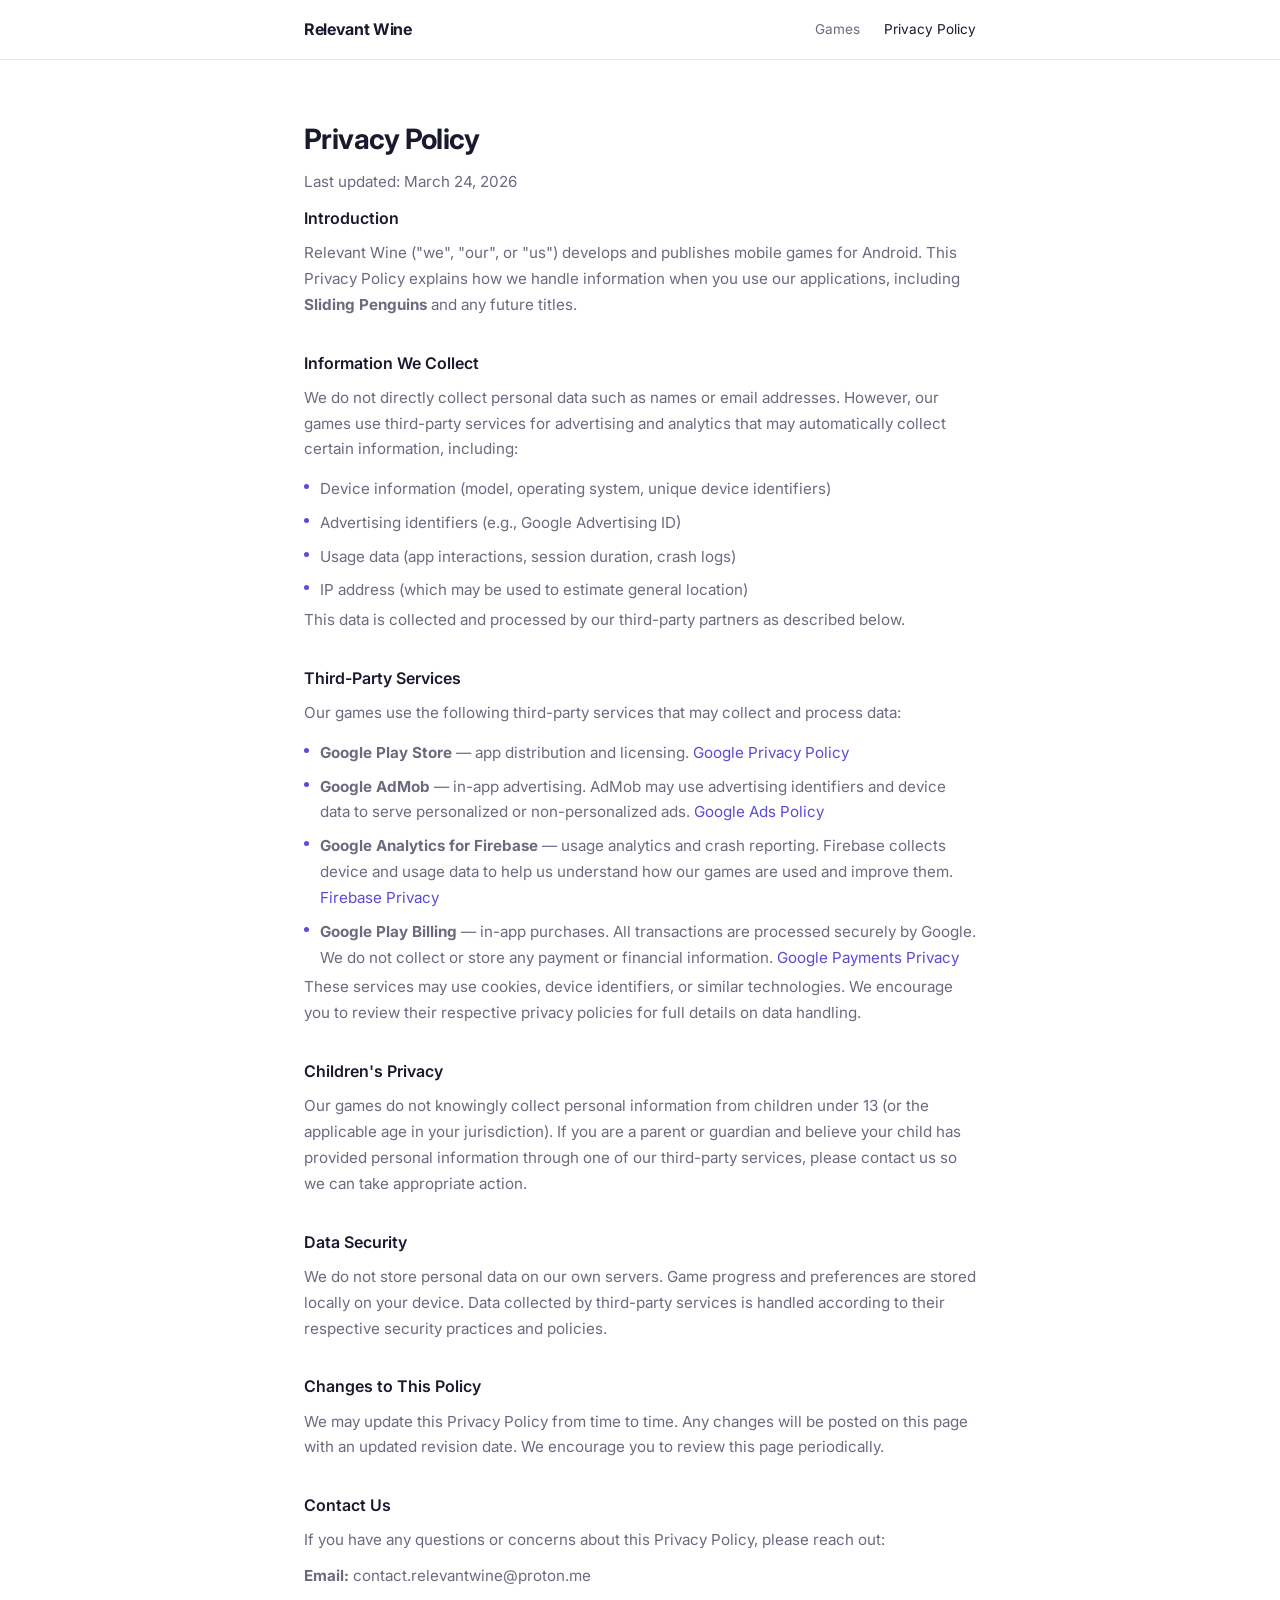
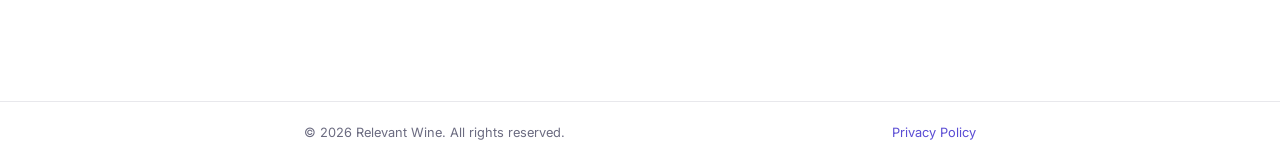
==== privacy-policy.html @ 414e243a "First commit" ====
<!DOCTYPE html>
<html lang="en">
<head>
    <meta charset="UTF-8">
    <meta name="viewport" content="width=device-width, initial-scale=1.0">
    <title>Privacy Policy — Relevant Wine</title>
    <link rel="preconnect" href="https://fonts.googleapis.com">
    <link rel="preconnect" href="https://fonts.gstatic.com" crossorigin>
    <link href="https://fonts.googleapis.com/css2?family=Inter:wght@300;400;600;700&display=swap" rel="stylesheet">
    <link rel="stylesheet" href="style.css">
</head>
<body>
    <nav>
        <div class="nav-inner">
            <a href="/" class="logo">Relevant Wine</a>
            <div class="nav-links">
                <a href="/#games">Games</a>
                <a href="privacy-policy.html" class="active">Privacy Policy</a>
            </div>
        </div>
    </nav>

    <main class="policy">
        <h1>Privacy Policy</h1>
        <p class="last-updated">Last updated: March 24, 2026</p>

        <section>
            <h2>Introduction</h2>
            <p>Relevant Wine ("we", "our", or "us") develops and publishes mobile games for Android. This Privacy Policy explains how we handle information when you use our applications, including <strong>Sliding Penguins</strong> and any future titles.</p>
        </section>

        <section>
            <h2>Information We Collect</h2>
            <p>We do not directly collect personal data such as names or email addresses. However, our games use third-party services for advertising and analytics that may automatically collect certain information, including:</p>
            <ul>
                <li>Device information (model, operating system, unique device identifiers)</li>
                <li>Advertising identifiers (e.g., Google Advertising ID)</li>
                <li>Usage data (app interactions, session duration, crash logs)</li>
                <li>IP address (which may be used to estimate general location)</li>
            </ul>
            <p>This data is collected and processed by our third-party partners as described below.</p>
        </section>

        <section>
            <h2>Third-Party Services</h2>
            <p>Our games use the following third-party services that may collect and process data:</p>
            <ul>
                <li><strong>Google Play Store</strong> — app distribution and licensing. <a href="https://policies.google.com/privacy" target="_blank" rel="noopener">Google Privacy Policy</a></li>
                <li><strong>Google AdMob</strong> — in-app advertising. AdMob may use advertising identifiers and device data to serve personalized or non-personalized ads. <a href="https://policies.google.com/technologies/ads" target="_blank" rel="noopener">Google Ads Policy</a></li>
                <li><strong>Google Analytics for Firebase</strong> — usage analytics and crash reporting. Firebase collects device and usage data to help us understand how our games are used and improve them. <a href="https://firebase.google.com/support/privacy" target="_blank" rel="noopener">Firebase Privacy</a></li>
                <li><strong>Google Play Billing</strong> — in-app purchases. All transactions are processed securely by Google. We do not collect or store any payment or financial information. <a href="https://payments.google.com/payments/apis-secure/get_legal_document?ldo=0&ldt=privacynotice" target="_blank" rel="noopener">Google Payments Privacy</a></li>
            </ul>
            <p>These services may use cookies, device identifiers, or similar technologies. We encourage you to review their respective privacy policies for full details on data handling.</p>
        </section>

        <section>
            <h2>Children's Privacy</h2>
            <p>Our games do not knowingly collect personal information from children under 13 (or the applicable age in your jurisdiction). If you are a parent or guardian and believe your child has provided personal information through one of our third-party services, please contact us so we can take appropriate action.</p>
        </section>

        <section>
            <h2>Data Security</h2>
            <p>We do not store personal data on our own servers. Game progress and preferences are stored locally on your device. Data collected by third-party services is handled according to their respective security practices and policies.</p>
        </section>

        <section>
            <h2>Changes to This Policy</h2>
            <p>We may update this Privacy Policy from time to time. Any changes will be posted on this page with an updated revision date. We encourage you to review this page periodically.</p>
        </section>

        <section>
            <h2>Contact Us</h2>
            <p>If you have any questions or concerns about this Privacy Policy, please reach out:</p>
            <p><strong>Email:</strong> contact.relevantwine@proton.me</p>
        </section>
    </main>

    <footer>
        <div class="footer-inner">
            <p>&copy; 2026 Relevant Wine. All rights reserved.</p>
            <a href="privacy-policy.html">Privacy Policy</a>
        </div>
    </footer>
</body>
</html>
---- style.css ----
/* === Reset & Base === */
*, *::before, *::after {
    margin: 0;
    padding: 0;
    box-sizing: border-box;
}

:root {
    --bg: #ffffff;
    --surface: #f8f8fa;
    --border: #e8e8ec;
    --text: #1a1a2e;
    --text-muted: #6b6b80;
    --accent: #5a4cd4;
    --accent-soft: #5a4cd412;
    --radius: 10px;
}

html {
    scroll-behavior: smooth;
}

body {
    font-family: 'Inter', system-ui, -apple-system, sans-serif;
    background: var(--bg);
    color: var(--text);
    line-height: 1.7;
    min-height: 100vh;
    display: flex;
    flex-direction: column;
}

a {
    color: var(--accent);
    text-decoration: none;
    transition: opacity 0.2s;
}

a:hover {
    opacity: 0.7;
}

/* === Nav === */
nav {
    position: sticky;
    top: 0;
    z-index: 100;
    background: rgba(255, 255, 255, 0.9);
    border-bottom: 1px solid var(--border);
    backdrop-filter: blur(12px);
    -webkit-backdrop-filter: blur(12px);
}

.nav-inner {
    max-width: 720px;
    margin: 0 auto;
    padding: 1rem 1.5rem;
    display: flex;
    justify-content: space-between;
    align-items: center;
}

.logo {
    font-weight: 700;
    font-size: 1rem;
    color: var(--text);
    letter-spacing: -0.02em;
}

.nav-links {
    display: flex;
    gap: 1.5rem;
}

.nav-links a {
    color: var(--text-muted);
    font-size: 0.85rem;
    font-weight: 400;
}

.nav-links a:hover,
.nav-links a.active {
    color: var(--text);
}

/* === Hero === */
.hero {
    max-width: 720px;
    margin: 0 auto;
    padding: 5rem 1.5rem 3.5rem;
    text-align: center;
}

.hero-title {
    font-size: 2.2rem;
    font-weight: 700;
    letter-spacing: -0.03em;
    margin-bottom: 0.5rem;
}

.tagline {
    font-size: 1.1rem;
    font-weight: 300;
    color: var(--text-muted);
    max-width: 440px;
    margin: 0 auto 1.5rem;
    line-height: 1.6;
}

.hero-badge {
    display: inline-block;
    padding: 0.3rem 0.9rem;
    border-radius: 100px;
    background: var(--accent-soft);
    color: var(--accent);
    font-size: 0.75rem;
    font-weight: 600;
    letter-spacing: 0.05em;
    text-transform: uppercase;
}

/* === Divider === */
.divider {
    max-width: 720px;
    margin: 0 auto;
    border: none;
    border-top: 1px solid var(--border);
}

/* === Sections === */
.section {
    max-width: 720px;
    margin: 0 auto;
    padding: 2.5rem 1.5rem;
}

.section h2 {
    font-size: 0.75rem;
    font-weight: 600;
    text-transform: uppercase;
    letter-spacing: 0.1em;
    color: var(--text-muted);
    margin-bottom: 1rem;
}

.section-text {
    color: var(--text-muted);
    font-size: 0.95rem;
    max-width: 520px;
    line-height: 1.7;
}

/* === Game Card === */
.game-card {
    background: var(--surface);
    border: 1px solid var(--border);
    border-radius: var(--radius);
    padding: 1.75rem;
    transition: border-color 0.3s;
}

.game-card:hover {
    border-color: var(--accent);
}

.game-info h3 {
    font-size: 1.3rem;
    font-weight: 600;
    margin-bottom: 0.5rem;
    letter-spacing: -0.01em;
}

.game-tag {
    display: inline-block;
    padding: 0.2rem 0.6rem;
    border-radius: 4px;
    background: var(--accent-soft);
    color: var(--accent);
    font-size: 0.7rem;
    font-weight: 600;
    text-transform: uppercase;
    letter-spacing: 0.05em;
    margin-bottom: 0.75rem;
}

.game-info p {
    color: var(--text-muted);
    font-size: 0.95rem;
    margin-bottom: 1.25rem;
    max-width: 480px;
}

.game-features {
    display: grid;
    grid-template-columns: repeat(3, 1fr);
    gap: 1rem;
    margin-bottom: 1.5rem;
}

.feature {
    display: flex;
    flex-direction: column;
    gap: 0.15rem;
}

.feature strong {
    font-size: 0.85rem;
    font-weight: 600;
    color: var(--text);
}

.feature span {
    font-size: 0.8rem;
    color: var(--text-muted);
}

.btn {
    display: inline-flex;
    align-items: center;
    gap: 0.5rem;
    padding: 0.6rem 1.2rem;
    background: var(--accent);
    color: #fff;
    border-radius: 8px;
    font-weight: 600;
    font-size: 0.85rem;
    transition: transform 0.2s, box-shadow 0.2s;
}

.btn:hover {
    opacity: 1;
    transform: translateY(-1px);
    box-shadow: 0 4px 16px rgba(90, 76, 212, 0.2);
}

.play-icon {
    width: 16px;
    height: 16px;
}

/* === Footer === */
footer {
    margin-top: auto;
    border-top: 1px solid var(--border);
}

.footer-inner {
    max-width: 720px;
    margin: 0 auto;
    padding: 1.25rem 1.5rem;
    display: flex;
    justify-content: space-between;
    align-items: center;
    font-size: 0.8rem;
    color: var(--text-muted);
}

/* === Privacy Policy === */
.policy {
    max-width: 720px;
    margin: 0 auto;
    padding: 3.5rem 1.5rem 5rem;
}

.policy h1 {
    font-size: 1.75rem;
    font-weight: 700;
    letter-spacing: -0.02em;
    margin-bottom: 0.35rem;
}

.last-updated {
    color: var(--text-muted);
    font-size: 0.8rem;
    margin-bottom: 2.5rem;
}

.policy section {
    margin-bottom: 2rem;
}

.policy h2 {
    font-size: 1rem;
    font-weight: 600;
    margin-bottom: 0.5rem;
    color: var(--text);
}

.policy p {
    color: var(--text-muted);
    font-size: 0.95rem;
    margin-bottom: 0.6rem;
}

.policy ul {
    list-style: none;
    padding: 0;
}

.policy ul li {
    color: var(--text-muted);
    font-size: 0.95rem;
    padding: 0.25rem 0 0.25rem 1rem;
    position: relative;
}

.policy ul li::before {
    content: '';
    position: absolute;
    left: 0;
    top: 0.75rem;
    width: 5px;
    height: 5px;
    border-radius: 50%;
    background: var(--accent);
}

/* === Responsive === */
@media (max-width: 600px) {
    .hero {
        padding: 3.5rem 1.5rem 2.5rem;
    }

    .tagline {
        font-size: 1.1rem;
    }

    .footer-inner {
        flex-direction: column;
        gap: 0.5rem;
        text-align: center;
    }

    .game-features {
        grid-template-columns: 1fr;
    }
}
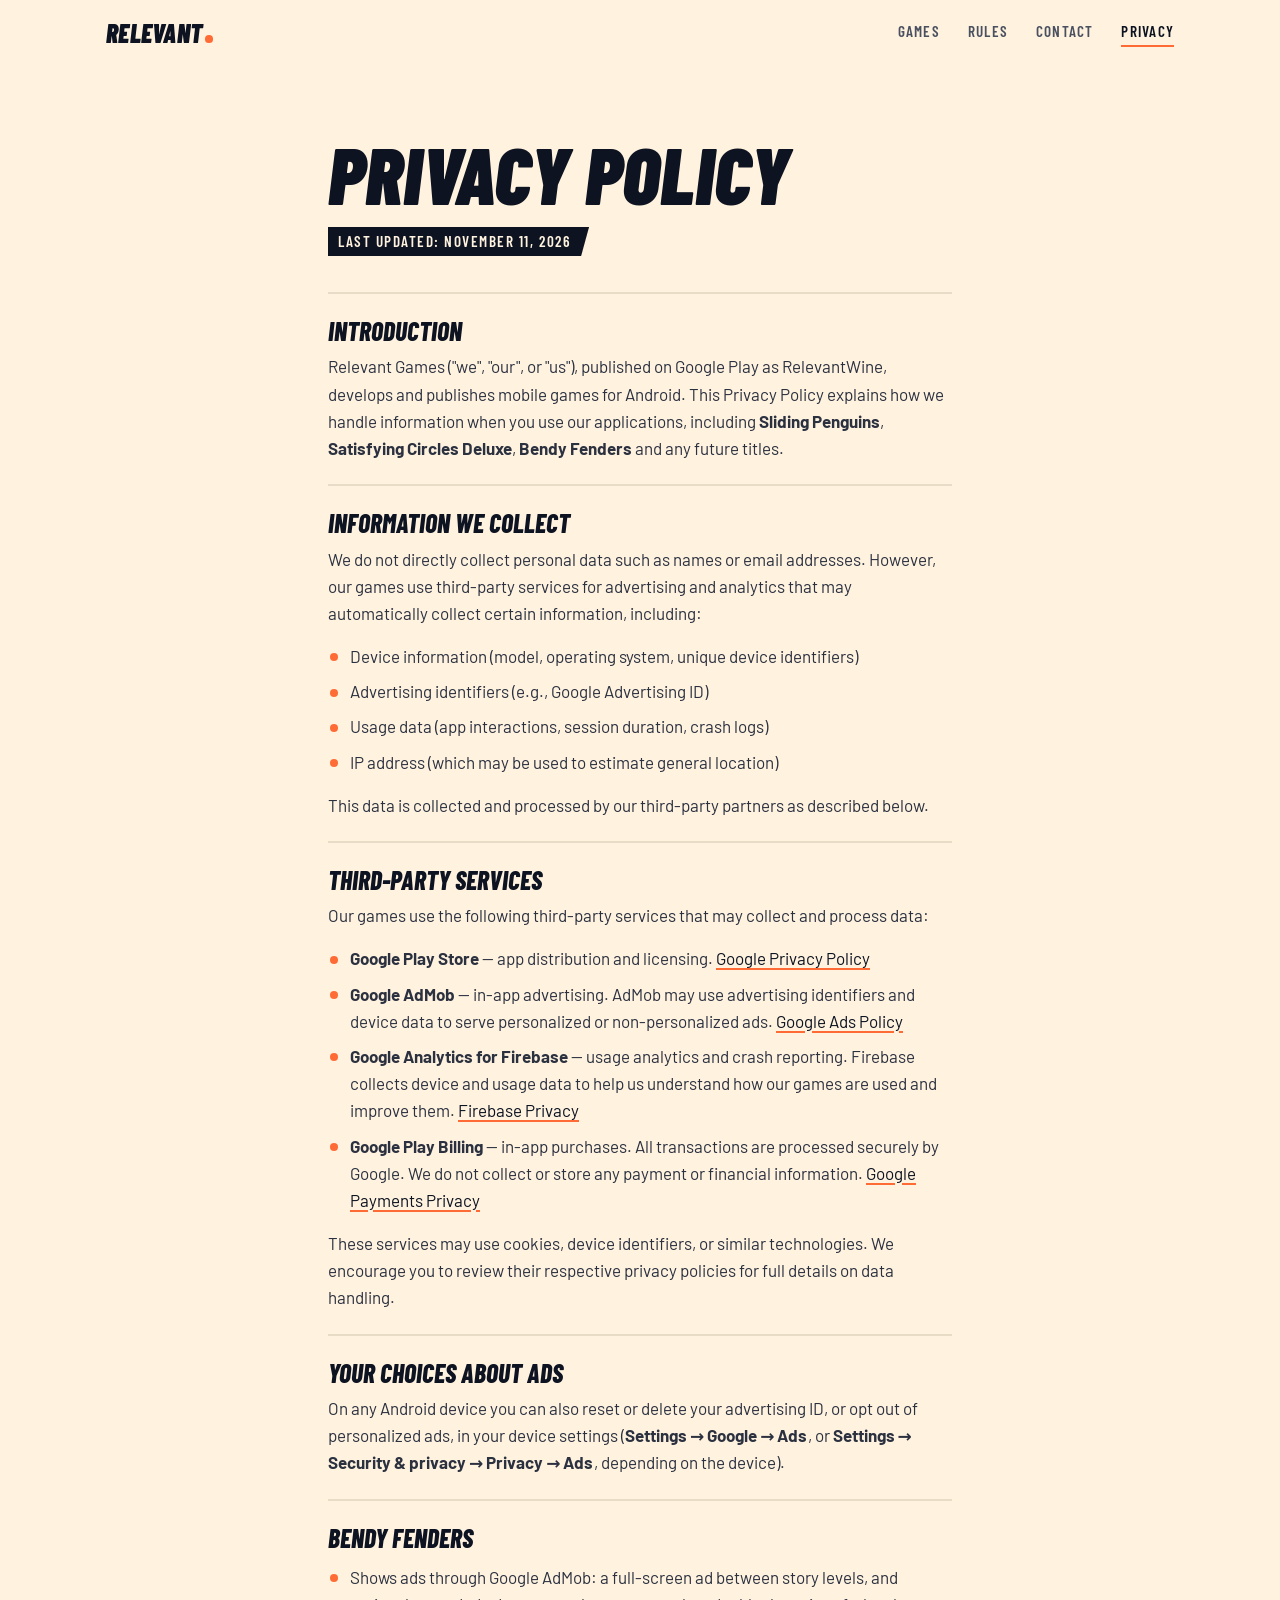
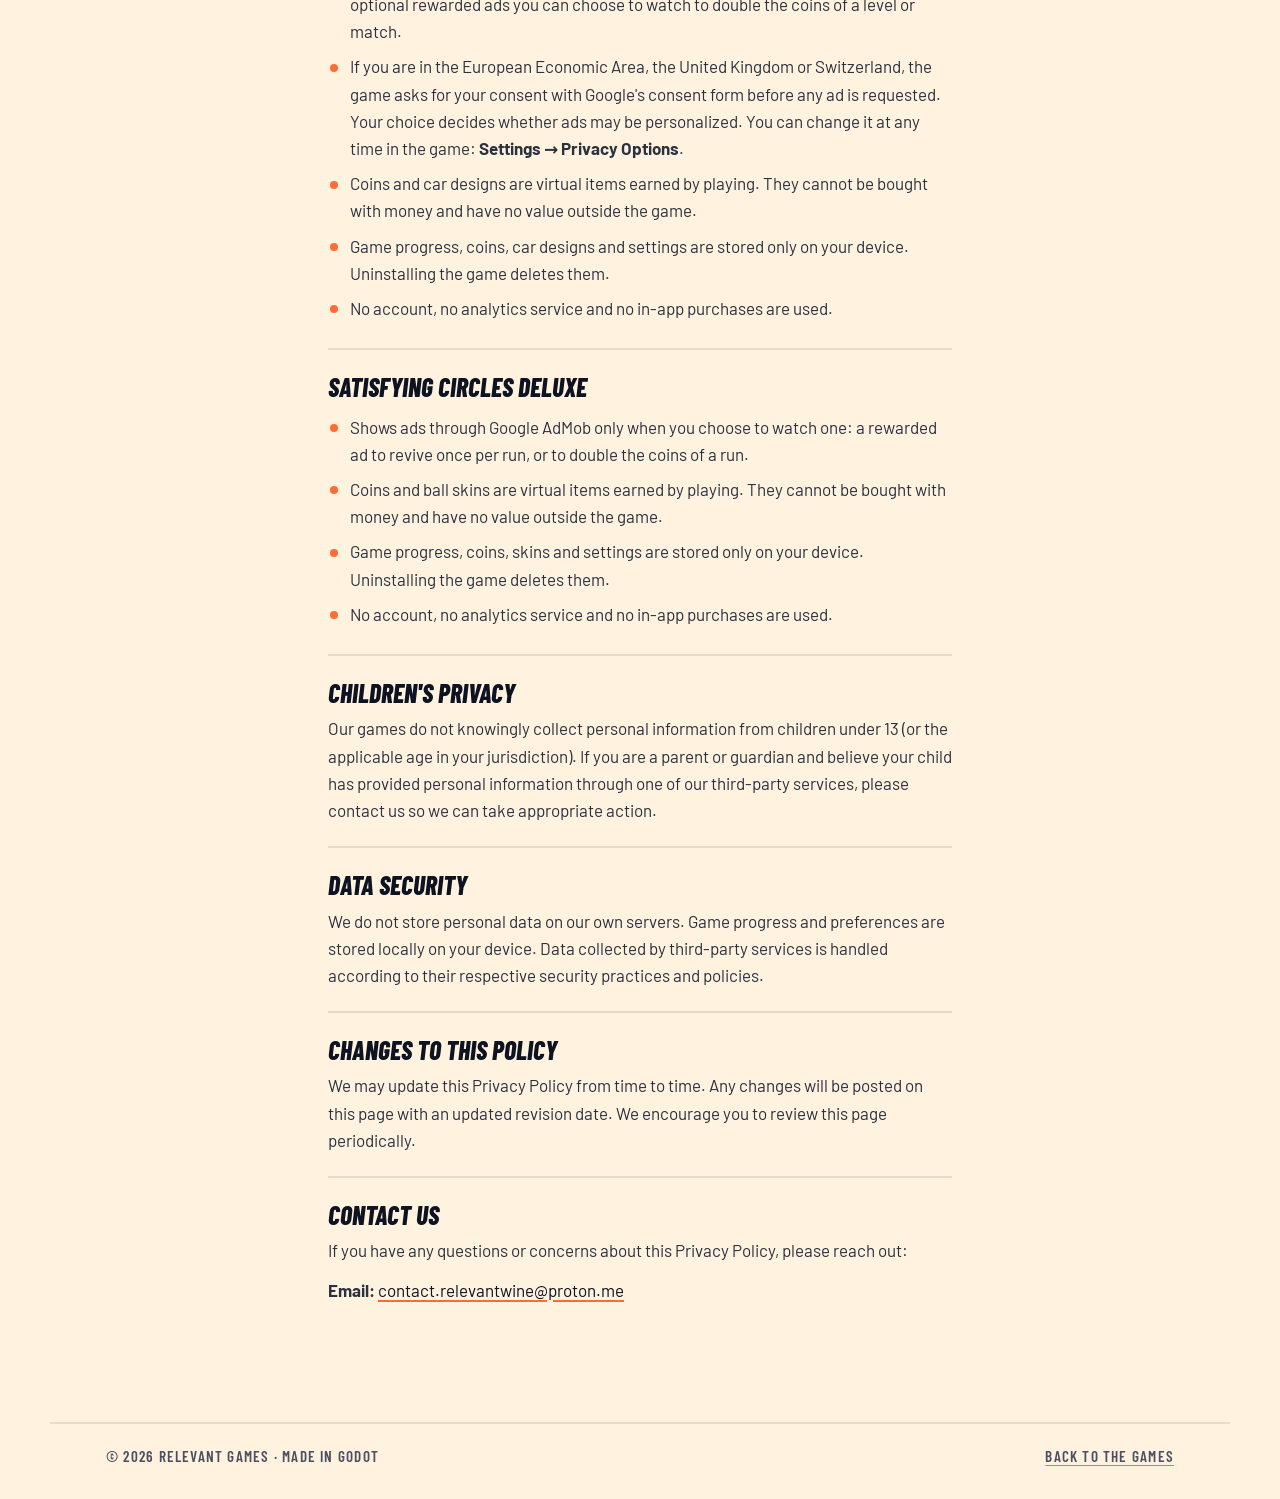
==== commit e09b8320: "Redesign the site as Relevant Games; add Bendy Fenders and Satisfying Circles Deluxe - Studio look f" ====
--- a/privacy-policy.html
+++ b/privacy-policy.html
@@ -3,30 +3,33 @@
 <head>
     <meta charset="UTF-8">
     <meta name="viewport" content="width=device-width, initial-scale=1.0">
-    <title>Privacy Policy — Relevant Wine</title>
+    <title>Privacy Policy · Relevant Games</title>
+    <meta name="description" content="Privacy policy for Sliding Penguins, Satisfying Circles Deluxe, Bendy Fenders and the other games by Relevant Games (RelevantWine on Google Play).">
+    <meta name="theme-color" content="#fff3e0">
+    <link rel="icon" href="data:image/svg+xml,%3Csvg xmlns='http://www.w3.org/2000/svg' viewBox='0 0 32 32'%3E%3Crect width='32' height='32' rx='7' fill='%230d1321'/%3E%3Ccircle cx='16' cy='16' r='8' fill='%23ff6b35'/%3E%3C/svg%3E">
     <link rel="preconnect" href="https://fonts.googleapis.com">
     <link rel="preconnect" href="https://fonts.gstatic.com" crossorigin>
-    <link href="https://fonts.googleapis.com/css2?family=Inter:wght@300;400;600;700&display=swap" rel="stylesheet">
+    <link href="https://fonts.googleapis.com/css2?family=Barlow:wght@400;500;600;700&family=Barlow+Condensed:ital,wght@0,600;1,800;1,900&display=swap" rel="stylesheet">
     <link rel="stylesheet" href="style.css">
 </head>
-<body>
-    <nav>
-        <div class="nav-inner">
-            <a href="/" class="logo">Relevant Wine</a>
-            <div class="nav-links">
-                <a href="/#games">Games</a>
-                <a href="privacy-policy.html" class="active">Privacy Policy</a>
-            </div>
-        </div>
-    </nav>
+<body class="paper">
+    <header class="bar">
+        <a href="/" class="bar-mark" aria-label="Relevant Games, home">RELEVANT<i></i></a>
+        <nav class="bar-links" aria-label="Main">
+            <a href="/#games">Games</a>
+            <a href="/#rules">Rules</a>
+            <a href="/#contact">Contact</a>
+            <a href="privacy-policy.html" aria-current="page">Privacy</a>
+        </nav>
+    </header>
 
     <main class="policy">
         <h1>Privacy Policy</h1>
-        <p class="last-updated">Last updated: March 24, 2026</p>
+        <p class="last-updated">Last updated: November 11, 2026</p>
 
         <section>
             <h2>Introduction</h2>
-            <p>Relevant Wine ("we", "our", or "us") develops and publishes mobile games for Android. This Privacy Policy explains how we handle information when you use our applications, including <strong>Sliding Penguins</strong> and any future titles.</p>
+            <p>Relevant Games ("we", "our", or "us"), published on Google Play as RelevantWine, develops and publishes mobile games for Android. This Privacy Policy explains how we handle information when you use our applications, including <strong>Sliding Penguins</strong>, <strong>Satisfying Circles Deluxe</strong>, <strong>Bendy Fenders</strong> and any future titles.</p>
         </section>
 
         <section>
@@ -54,6 +57,32 @@
         </section>
 
         <section>
+            <h2>Your Choices About Ads</h2>
+            <p>On any Android device you can also reset or delete your advertising ID, or opt out of personalized ads, in your device settings (<strong>Settings &rarr; Google &rarr; Ads</strong>, or <strong>Settings &rarr; Security &amp; privacy &rarr; Privacy &rarr; Ads</strong>, depending on the device).</p>
+        </section>
+
+        <section>
+            <h2>Bendy Fenders</h2>
+            <ul>
+                <li>Shows ads through Google AdMob: a full-screen ad between story levels, and optional rewarded ads you can choose to watch to double the coins of a level or match.</li>
+                <li>If you are in the European Economic Area, the United Kingdom or Switzerland, the game asks for your consent with Google's consent form before any ad is requested. Your choice decides whether ads may be personalized. You can change it at any time in the game: <strong>Settings &rarr; Privacy Options</strong>.</li>
+                <li>Coins and car designs are virtual items earned by playing. They cannot be bought with money and have no value outside the game.</li>
+                <li>Game progress, coins, car designs and settings are stored only on your device. Uninstalling the game deletes them.</li>
+                <li>No account, no analytics service and no in-app purchases are used.</li>
+            </ul>
+        </section>
+
+        <section>
+            <h2>Satisfying Circles Deluxe</h2>
+            <ul>
+                <li>Shows ads through Google AdMob only when you choose to watch one: a rewarded ad to revive once per run, or to double the coins of a run.</li>
+                <li>Coins and ball skins are virtual items earned by playing. They cannot be bought with money and have no value outside the game.</li>
+                <li>Game progress, coins, skins and settings are stored only on your device. Uninstalling the game deletes them.</li>
+                <li>No account, no analytics service and no in-app purchases are used.</li>
+            </ul>
+        </section>
+
+        <section>
             <h2>Children's Privacy</h2>
             <p>Our games do not knowingly collect personal information from children under 13 (or the applicable age in your jurisdiction). If you are a parent or guardian and believe your child has provided personal information through one of our third-party services, please contact us so we can take appropriate action.</p>
         </section>
@@ -71,15 +100,13 @@
         <section>
             <h2>Contact Us</h2>
             <p>If you have any questions or concerns about this Privacy Policy, please reach out:</p>
-            <p><strong>Email:</strong> contact.relevantwine@proton.me</p>
+            <p><strong>Email:</strong> <a href="mailto:contact.relevantwine@proton.me">contact.relevantwine@proton.me</a></p>
         </section>
     </main>
 
-    <footer>
-        <div class="footer-inner">
-            <p>&copy; 2026 Relevant Wine. All rights reserved.</p>
-            <a href="privacy-policy.html">Privacy Policy</a>
-        </div>
+    <footer class="foot">
+        <p>&copy; 2026 Relevant Games &middot; Made in Godot</p>
+        <a href="/">Back to the games</a>
     </footer>
 </body>
 </html>
--- a/style.css
+++ b/style.css
@@ -1,337 +1,513 @@
-/* === Reset & Base === */
-*, *::before, *::after {
-    margin: 0;
-    padding: 0;
-    box-sizing: border-box;
-}
+/* Relevant Games
+   Palette and type come from the studio logo (the same values the games use):
+   ink #0d1321, cream #fff3e0, orange #ff6b35, pink #ff4d9d, gold #ffd23f,
+   Barlow + Barlow Condensed Black Italic. Each game section then switches to its own look. */
+
+*, *::before, *::after { box-sizing: border-box; margin: 0; padding: 0; }
 
 :root {
-    --bg: #ffffff;
-    --surface: #f8f8fa;
-    --border: #e8e8ec;
-    --text: #1a1a2e;
-    --text-muted: #6b6b80;
-    --accent: #5a4cd4;
-    --accent-soft: #5a4cd412;
-    --radius: 10px;
-}
-
-html {
-    scroll-behavior: smooth;
-}
+    --ink: #0d1321;
+    --ink-soft: #1a2234;
+    --cream: #fff3e0;
+    --cream-soft: rgba(255, 243, 224, 0.72);
+    --orange: #ff6b35;
+    --pink: #ff4d9d;
+    --gold: #ffd23f;
+    --cond: 'Barlow Condensed', 'Arial Narrow', sans-serif;
+    --body: 'Barlow', system-ui, sans-serif;
+    --gutter: clamp(16px, 5vw, 56px);
+    --max: 1180px;
+}
+
+html { scroll-behavior: smooth; -webkit-text-size-adjust: 100%; }
 
 body {
-    font-family: 'Inter', system-ui, -apple-system, sans-serif;
-    background: var(--bg);
-    color: var(--text);
+    font-family: var(--body);
+    font-size: 1.0625rem;
+    line-height: 1.6;
+    background: var(--ink);
+    color: var(--cream);
+    overflow-x: hidden;
+}
+
+img { display: block; max-width: 100%; height: auto; }
+.pixel { image-rendering: pixelated; }
+
+a { color: inherit; }
+
+:focus-visible { outline: 3px solid var(--gold); outline-offset: 3px; }
+
+.skip {
+    position: absolute; left: 8px; top: -60px; z-index: 10;
+    background: var(--gold); color: var(--ink); padding: 8px 12px; font-weight: 700;
+}
+.skip:focus { top: 8px; }
+
+/* ---------- top bar ---------- */
+.bar {
+    display: flex; align-items: center; justify-content: space-between; gap: 16px;
+    max-width: var(--max); margin: 0 auto;
+    padding: 18px var(--gutter);
+}
+.bar-mark {
+    font: italic 900 1.6rem/1 var(--cond);
+    color: var(--cream); text-decoration: none; letter-spacing: 0.01em;
+    display: inline-flex; align-items: baseline; gap: 3px;
+}
+.bar-mark i {
+    width: 0.3em; height: 0.3em; border-radius: 50%;
+    background: var(--orange); display: inline-block;
+}
+.bar-links { display: flex; gap: clamp(12px, 3vw, 28px); }
+.bar-links a {
+    font: 600 0.95rem/1 var(--cond);
+    text-transform: uppercase; letter-spacing: 0.08em;
+    color: var(--cream-soft); text-decoration: none;
+    padding: 6px 0; border-bottom: 2px solid transparent;
+}
+.bar-links a:hover, .bar-links a[aria-current] { color: var(--cream); border-color: var(--orange); }
+@media (max-width: 420px) {
+    .bar { gap: 10px; }
+    .bar-mark { font-size: 1.35rem; }
+    .bar-links { gap: 10px; }
+    .bar-links a { font-size: 0.85rem; letter-spacing: 0.04em; }
+}
+
+/* ---------- masthead ---------- */
+.mast {
+    max-width: var(--max); margin: 0 auto;
+    padding: clamp(40px, 9vw, 110px) var(--gutter) clamp(36px, 6vw, 72px);
+    display: grid; gap: clamp(28px, 4vw, 48px);
+    grid-template-columns: minmax(0, 1fr);
+}
+
+/* The logo, built like the in-game splash: the orange ball drops in as the full stop,
+   the letters jump as the impact passes through them. */
+.logo {
+    display: inline-flex; flex-direction: column; align-items: stretch;
+    justify-self: start;
+    font: italic 900 clamp(4.2rem, 21vw, 13.5rem)/0.82 var(--cond);
+    letter-spacing: 0.005em;
+}
+.logo-word { display: inline-flex; align-items: baseline; white-space: nowrap; }
+.logo-word span {
+    display: inline-block;
+    animation: letter-jump 0.62s ease-out both;
+    animation-delay: calc(0.62s + var(--i) * 0.03s);
+}
+.logo-ball {
+    position: relative; display: inline-block;
+    width: 0.234em; height: 0.234em; margin-left: 0.055em;
+    border-radius: 50%; background: var(--orange);
+    transform-origin: 50% 100%;
+    animation: ball-drop 0.9s linear 0.2s both;
+}
+.logo-ball::after { /* impact ring */
+    content: ''; position: absolute; left: 50%; bottom: 0;
+    width: 0.234em; height: 0.234em; margin-left: -0.117em; margin-bottom: -0.117em;
+    border: 0.03em solid var(--orange); border-radius: 50%;
+    opacity: 0; transform: scale(1, 0.35);
+    animation: ring 0.36s ease-out 0.58s backwards;
+}
+.logo-sub {
+    display: flex; align-items: center; gap: 0.6em;
+    margin-top: 0.22em;
+    font: 600 clamp(0.95rem, 3.6vw, 2.4rem)/1 var(--cond);
+    font-style: normal; text-transform: uppercase;
+    letter-spacing: 0.55em; color: var(--cream-soft);
+}
+.logo-sub span { margin-right: -0.55em; } /* drops the trailing letter-spacing so the rules sit evenly */
+.logo-sub::before, .logo-sub::after {
+    content: ''; flex: 1; height: 0.14em; min-height: 3px; background: var(--orange);
+}
+
+@keyframes ball-drop {
+    0%   { transform: translateY(-120vh) scale(0.9, 1.15); animation-timing-function: cubic-bezier(.55, 0, 1, .45); }
+    42%  { transform: translateY(0) scale(1.35, 0.6); animation-timing-function: ease-out; }
+    47%  { transform: translateY(-0.2em) scale(1, 1); animation-timing-function: ease-out; }
+    61%  { transform: translateY(-0.48em); animation-timing-function: ease-in; }
+    79%  { transform: translateY(0) scale(1.15, 0.85); animation-timing-function: ease-out; }
+    89%  { transform: translateY(-0.11em) scale(1, 1); animation-timing-function: ease-in; }
+    100% { transform: translateY(0); }
+}
+@keyframes letter-jump {
+    0%   { transform: translateY(0); }
+    18%  { transform: translateY(-0.156em); }
+    38%  { transform: translateY(0); }
+    66%  { transform: translateY(-0.055em); }
+    82%, 100% { transform: translateY(0); }
+}
+@keyframes ring {
+    0%   { opacity: 0.8; transform: scale(1, 0.35); }
+    100% { opacity: 0; transform: scale(4.6, 1.6); }
+}
+
+.mast-text { max-width: 34rem; color: var(--cream-soft); }
+.mast-text p + p { margin-top: 0.8em; }
+.mast-lede {
+    font: italic 800 clamp(1.6rem, 4.4vw, 2.35rem)/1.08 var(--cond);
+    color: var(--cream);
+}
+
+.shelf { list-style: none; display: grid; gap: 10px; }
+.shelf a {
+    display: flex; align-items: center; gap: 14px;
+    text-decoration: none; padding: 8px 14px 8px 8px;
+    background: var(--ink-soft);
+    clip-path: polygon(0 0, 100% 0, calc(100% - 14px) 100%, 0 100%);
+    transition: background 0.15s, transform 0.15s;
+}
+.shelf a:hover { background: #253049; transform: translateX(4px); }
+.shelf img { width: 52px; height: 52px; border-radius: 12px; flex: none; }
+.shelf span { display: flex; flex-direction: column; font-size: 0.9rem; color: var(--cream-soft); line-height: 1.3; }
+.shelf b { font: italic 800 1.3rem/1.1 var(--cond); color: var(--cream); }
+
+@media (min-width: 900px) {
+    .mast { grid-template-columns: 1.35fr 1fr; align-items: end; }
+    .logo { grid-column: 1 / -1; }
+    .mast-text { grid-column: 1; }
+    .shelf { grid-column: 2; }
+}
+
+/* ---------- ticker (the "LIVE" strip from Bendy Fenders' title screen) ---------- */
+.ticker {
+    display: flex; align-items: stretch; overflow: hidden;
+    background: var(--cream); color: var(--ink);
+    font: 700 1.05rem/1 var(--cond); text-transform: uppercase; letter-spacing: 0.06em;
+    border-block: 3px solid var(--ink);
+}
+.ticker-tag {
+    flex: none; position: relative; z-index: 1;
+    background: var(--pink); color: var(--ink);
+    padding: 12px 22px 12px 16px;
+    font-style: italic; font-weight: 800;
+    clip-path: polygon(0 0, 100% 0, calc(100% - 10px) 100%, 0 100%);
+}
+.ticker-track { display: flex; width: max-content; animation: ticker 48s linear infinite; }
+.ticker-track p { padding: 12px 0 12px 24px; white-space: nowrap; display: flex; align-items: center; gap: 24px; }
+.ticker-track i { width: 7px; height: 7px; background: var(--orange); border-radius: 50%; display: inline-block; }
+@keyframes ticker { to { transform: translateX(-50%); } }
+
+/* ---------- shared game pieces ---------- */
+.game { position: relative; overflow: hidden; }
+.game-body {
+    max-width: var(--max); margin: 0 auto;
+    padding: clamp(40px, 7vw, 88px) var(--gutter);
+    display: grid; gap: clamp(32px, 5vw, 64px);
+    grid-template-columns: minmax(0, 1fr);
+}
+@media (min-width: 900px) {
+    .game-body { grid-template-columns: minmax(0, 1fr) minmax(0, 1fr); align-items: center; }
+}
+.game-copy > p + p { margin-top: 0.8em; }
+.kicker {
+    font: 600 0.95rem/1.2 var(--cond); text-transform: uppercase; letter-spacing: 0.14em;
+    margin-bottom: 14px;
+}
+.pitch { font-size: 1.25rem; line-height: 1.45; font-weight: 500; }
+
+.shots { display: flex; gap: clamp(10px, 2vw, 18px); justify-content: center; }
+.shots figure { flex: 1 1 0; max-width: 260px; min-width: 0; }
+.shots img { width: 100%; }
+
+.play-btn {
+    display: inline-flex; align-items: center; gap: 10px;
+    margin-top: 28px; padding: 14px 22px;
+    text-decoration: none; font-weight: 700; font-size: 1.05rem;
+    transition: transform 0.15s, filter 0.15s;
+}
+.play-btn svg { width: 20px; height: 20px; fill: currentColor; flex: none; }
+.play-btn:hover { transform: translateY(-2px); }
+
+/* ---------- Bendy Fenders: matchday TV graphics ---------- */
+.bendy { background: var(--orange); color: var(--ink); }
+.bendy-slab {
+    position: relative;
+    background: var(--ink); color: var(--cream);
+    padding: clamp(40px, 6vw, 72px) var(--gutter) clamp(56px, 8vw, 96px);
+    clip-path: polygon(0 0, 100% 0, 100% calc(100% - clamp(28px, 5vw, 64px)), 0 100%);
+}
+.bendy-slab-inner { max-width: var(--max); margin: 0 auto; }
+.bendy .kicker { color: var(--cream-soft); }
+.bendy-title {
+    font: italic 900 clamp(4rem, 15vw, 10.5rem)/0.84 var(--cond);
+    text-transform: uppercase; color: var(--cream);
+    text-shadow: 0.045em 0.045em 0 var(--pink);
+}
+.bendy-new {
+    display: block; width: fit-content; margin: 22px 0 0;
+    background: var(--gold); color: var(--ink);
+    font: italic 800 1.1rem/1 var(--cond); text-transform: uppercase; letter-spacing: 0.06em;
+    padding: 8px 18px 8px 12px;
+    clip-path: polygon(0 0, 100% 0, calc(100% - 10px) 100%, 0 100%);
+}
+.bendy .game-body { padding-top: clamp(24px, 4vw, 48px); }
+.bendy .pitch { font-size: 1.35rem; }
+
+.league { list-style: none; margin-top: 26px; display: grid; gap: 8px; }
+.league li {
+    display: grid; grid-template-columns: auto auto 1fr; align-items: baseline; gap: 4px 14px;
+    background: var(--cream); padding: 12px 22px 12px 14px;
+    clip-path: polygon(0 0, 100% 0, calc(100% - 14px) 100%, 0 100%);
+    line-height: 1.3;
+}
+.league-n { font: italic 800 1.3rem/1 var(--cond); color: var(--orange); }
+.league b { font: italic 900 1.55rem/1 var(--cond); text-transform: uppercase; }
+.league li > span:last-child { font-size: 0.95rem; color: #3a3f4c; }
+@media (max-width: 520px) {
+    .league li { grid-template-columns: auto 1fr; }
+    .league li > span:last-child { grid-column: 2; }
+}
+
+.bendy-btn {
+    background: var(--ink); color: var(--cream);
+    clip-path: polygon(0 0, 100% 0, calc(100% - 14px) 100%, 0 100%);
+    padding-right: 34px;
+    font-family: var(--cond); font-style: italic; font-weight: 800; font-size: 1.3rem;
+    text-transform: uppercase; letter-spacing: 0.02em;
+}
+.bendy-shots figure { transform: rotate(-3deg); }
+.bendy-shots figure:nth-child(2) { transform: rotate(2.5deg) translateY(28px); }
+.bendy-shots img { border: 5px solid var(--ink); border-radius: 18px; box-shadow: 10px 10px 0 var(--pink); }
+
+.commentary {
+    max-width: var(--max); margin: 0 auto;
+    padding: 0 var(--gutter) clamp(48px, 7vw, 88px);
+}
+.commentary p {
+    font: italic 900 clamp(1.8rem, 5.5vw, 3.6rem)/1 var(--cond); text-transform: uppercase;
+    max-width: 18ch;
+}
+@media (min-width: 1140px) {
+    /* on wide screens the quote sits in the ink slab, opposite the title */
+    .commentary {
+        position: absolute; top: clamp(40px, 6vw, 72px);
+        right: max(var(--gutter), calc((100% - var(--max)) / 2 + var(--gutter)));
+        width: min(42%, 30rem); padding: 0;
+        color: var(--cream);
+        margin-top: 2.6rem;
+    }
+    .commentary p { font-size: clamp(2rem, 3.6vw, 3.1rem); }
+    .commentary cite { color: var(--cream-soft); }
+    .bendy .game-body { padding-bottom: clamp(56px, 8vw, 104px); }
+}
+.commentary cite {
+    display: block; margin-top: 12px;
+    font: 600 0.95rem/1.2 var(--cond); font-style: normal; text-transform: uppercase; letter-spacing: 0.12em;
+}
+
+/* ---------- Satisfying Circles Deluxe: neon rings in space ---------- */
+.circles {
+    --cyan: #3be8ff; --neon-pink: #ff4fb0; --lime: #5cf27f; --amber: #ff9d3b;
+    background-color: #05060d;
+    background-image:
+        radial-gradient(1px 1px at 12% 18%, #fff8, transparent 60%),
+        radial-gradient(1px 1px at 72% 9%, #fff9, transparent 60%),
+        radial-gradient(1.5px 1.5px at 38% 74%, #fff7, transparent 60%),
+        radial-gradient(1px 1px at 88% 61%, #fff8, transparent 60%),
+        radial-gradient(1px 1px at 55% 33%, #fff5, transparent 60%),
+        radial-gradient(1.5px 1.5px at 22% 91%, #fff6, transparent 60%),
+        radial-gradient(1px 1px at 93% 88%, #fff7, transparent 60%),
+        radial-gradient(1px 1px at 4% 52%, #fff6, transparent 60%),
+        radial-gradient(60% 50% at 75% 35%, #1a2a4a55, transparent 70%);
+    color: #e7eefc;
+    font-family: 'Comfortaa', var(--body);
+    font-size: 1rem;
     line-height: 1.7;
-    min-height: 100vh;
-    display: flex;
-    flex-direction: column;
-}
-
-a {
-    color: var(--accent);
-    text-decoration: none;
-    transition: opacity 0.2s;
-}
-
-a:hover {
-    opacity: 0.7;
-}
-
-/* === Nav === */
-nav {
-    position: sticky;
-    top: 0;
-    z-index: 100;
-    background: rgba(255, 255, 255, 0.9);
-    border-bottom: 1px solid var(--border);
-    backdrop-filter: blur(12px);
-    -webkit-backdrop-filter: blur(12px);
-}
-
-.nav-inner {
-    max-width: 720px;
-    margin: 0 auto;
-    padding: 1rem 1.5rem;
-    display: flex;
-    justify-content: space-between;
-    align-items: center;
-}
-
-.logo {
-    font-weight: 700;
-    font-size: 1rem;
-    color: var(--text);
-    letter-spacing: -0.02em;
-}
-
-.nav-links {
-    display: flex;
-    gap: 1.5rem;
-}
-
-.nav-links a {
-    color: var(--text-muted);
-    font-size: 0.85rem;
-    font-weight: 400;
-}
-
-.nav-links a:hover,
-.nav-links a.active {
-    color: var(--text);
-}
-
-/* === Hero === */
-.hero {
-    max-width: 720px;
-    margin: 0 auto;
-    padding: 5rem 1.5rem 3.5rem;
-    text-align: center;
-}
-
-.hero-title {
-    font-size: 2.2rem;
-    font-weight: 700;
-    letter-spacing: -0.03em;
-    margin-bottom: 0.5rem;
-}
-
-.tagline {
-    font-size: 1.1rem;
-    font-weight: 300;
-    color: var(--text-muted);
-    max-width: 440px;
-    margin: 0 auto 1.5rem;
-    line-height: 1.6;
-}
-
-.hero-badge {
-    display: inline-block;
-    padding: 0.3rem 0.9rem;
-    border-radius: 100px;
-    background: var(--accent-soft);
-    color: var(--accent);
-    font-size: 0.75rem;
-    font-weight: 600;
-    letter-spacing: 0.05em;
+}
+.circles .kicker { font-family: 'Comfortaa', var(--body); font-weight: 700; font-size: 0.8rem; color: var(--cyan); letter-spacing: 0.2em; }
+.circles-title {
+    font: 700 clamp(2.4rem, 7vw, 4.2rem)/1.05 'Comfortaa', var(--body);
+    letter-spacing: -0.01em; color: #fff;
+    text-shadow: 0 0 18px rgba(59, 232, 255, 0.55), 0 0 2px rgba(59, 232, 255, 0.9);
+    margin-bottom: 22px;
+}
+.circles-title span { color: var(--cyan); }
+.circles .pitch { font-size: 1.15rem; font-weight: 700; color: #fff; }
+
+.glow-list { list-style: none; margin-top: 24px; display: grid; gap: 10px; }
+.glow-list li { position: relative; padding-left: 30px; }
+.glow-list li::before {
+    content: ''; position: absolute; left: 0; top: 0.32em;
+    width: 14px; height: 14px; border-radius: 50%;
+    border: 3px solid var(--c, var(--cyan));
+    border-right-color: transparent;
+    box-shadow: 0 0 8px var(--c, var(--cyan));
+}
+.glow-list li:nth-child(2) { --c: var(--neon-pink); }
+.glow-list li:nth-child(3) { --c: var(--lime); }
+.glow-list li:nth-child(4) { --c: var(--amber); }
+
+.circles-btn {
+    border: 2px solid var(--cyan); border-radius: 12px; color: #fff;
+    background: rgba(59, 232, 255, 0.1);
+    box-shadow: 0 0 18px rgba(59, 232, 255, 0.35), inset 0 0 12px rgba(59, 232, 255, 0.2);
+    font-family: 'Comfortaa', var(--body);
+}
+.circles-btn:hover { box-shadow: 0 0 28px rgba(59, 232, 255, 0.6), inset 0 0 16px rgba(59, 232, 255, 0.3); }
+
+.toy { margin: 0 auto; width: min(100%, 460px); }
+.toy-stage { position: relative; aspect-ratio: 1; touch-action: pan-y; }
+.toy-svg { width: 100%; height: 100%; display: block; overflow: visible; }
+.toy-svg circle.ring { fill: none; stroke-width: 4.2; stroke-linecap: round; }
+.toy-half {
+    position: absolute; top: 0; bottom: 0; width: 50%;
+    background: none; border: 0; cursor: pointer;
+    -webkit-tap-highlight-color: transparent;
+}
+.toy-left { left: 0; }
+.toy-right { right: 0; }
+.toy-half.is-down { background: radial-gradient(circle at var(--x, 50%) 50%, rgba(59, 232, 255, 0.08), transparent 60%); }
+.toy-half:focus-visible { outline-offset: -3px; }
+.toy figcaption { text-align: center; font-size: 0.85rem; color: #9aa7c4; margin-top: 10px; }
+
+.circles-shots {
+    max-width: var(--max); margin: 0 auto;
+    padding: 0 var(--gutter) clamp(48px, 7vw, 88px);
+}
+.circles-shots img { border-radius: 16px; border: 1px solid #ffffff22; box-shadow: 0 0 40px rgba(59, 232, 255, 0.08); }
+.circles-shots figure:nth-child(2) { transform: translateY(-24px); }
+
+/* ---------- Sliding Penguins: pixel ice ---------- */
+.penguins {
+    --ice: #a9c6f6; --ice-deep: #8eb0ea; --snow: #f7fbff; --px-ink: #1d2340;
+    background: var(--ice);
+    background-image: repeating-linear-gradient(-60deg, transparent 0 22px, rgba(255, 255, 255, 0.18) 22px 24px, transparent 24px 64px);
+    color: var(--px-ink);
+    border-top: 18px solid var(--snow);
+    box-shadow: inset 0 6px 0 #dfe9fb;
+}
+.penguins .kicker { font-family: 'Silkscreen', monospace; font-size: 0.85rem; letter-spacing: 0.06em; color: #3b4a7a; }
+.penguins-title {
+    font: 400 clamp(2.3rem, 7.5vw, 4.4rem)/1 'Silkscreen', monospace;
+    color: var(--snow); text-transform: uppercase;
+    text-shadow: 3px 0 0 var(--px-ink), -3px 0 0 var(--px-ink), 0 3px 0 var(--px-ink), 0 -3px 0 var(--px-ink),
+                 3px 3px 0 var(--px-ink), -3px -3px 0 var(--px-ink), 3px -3px 0 var(--px-ink), -3px 3px 0 var(--px-ink),
+                 6px 6px 0 rgba(29, 35, 64, 0.35);
+    margin-bottom: 22px;
+}
+.penguins .pitch { font-weight: 700; }
+
+.dialog {
+    display: flex; gap: 14px; align-items: flex-start;
+    margin-top: 26px; padding: 14px 16px;
+    background: var(--snow);
+    border: 4px solid var(--px-ink);
+    box-shadow: 6px 6px 0 rgba(29, 35, 64, 0.3);
+    max-width: 30rem;
+}
+.dialog img { width: 56px; height: 56px; flex: none; border: 3px solid var(--px-ink); }
+.dialog b { font: 400 0.95rem/1.3 'Silkscreen', monospace; display: block; margin-bottom: 4px; }
+.dialog p { font-size: 1rem; line-height: 1.45; }
+
+.penguins-btn {
+    background: var(--snow); color: var(--px-ink);
+    border: 4px solid var(--px-ink);
+    box-shadow: 5px 5px 0 var(--px-ink);
+    font-family: 'Silkscreen', monospace; font-weight: 400; font-size: 0.95rem;
     text-transform: uppercase;
 }
-
-/* === Divider === */
-.divider {
-    max-width: 720px;
-    margin: 0 auto;
-    border: none;
-    border-top: 1px solid var(--border);
-}
-
-/* === Sections === */
-.section {
-    max-width: 720px;
-    margin: 0 auto;
-    padding: 2.5rem 1.5rem;
-}
-
-.section h2 {
-    font-size: 0.75rem;
-    font-weight: 600;
-    text-transform: uppercase;
-    letter-spacing: 0.1em;
-    color: var(--text-muted);
-    margin-bottom: 1rem;
-}
-
-.section-text {
-    color: var(--text-muted);
-    font-size: 0.95rem;
-    max-width: 520px;
-    line-height: 1.7;
-}
-
-/* === Game Card === */
-.game-card {
-    background: var(--surface);
-    border: 1px solid var(--border);
-    border-radius: var(--radius);
-    padding: 1.75rem;
-    transition: border-color 0.3s;
-}
-
-.game-card:hover {
-    border-color: var(--accent);
-}
-
-.game-info h3 {
-    font-size: 1.3rem;
-    font-weight: 600;
-    margin-bottom: 0.5rem;
-    letter-spacing: -0.01em;
-}
-
-.game-tag {
-    display: inline-block;
-    padding: 0.2rem 0.6rem;
-    border-radius: 4px;
-    background: var(--accent-soft);
-    color: var(--accent);
-    font-size: 0.7rem;
-    font-weight: 600;
-    text-transform: uppercase;
-    letter-spacing: 0.05em;
-    margin-bottom: 0.75rem;
-}
-
-.game-info p {
-    color: var(--text-muted);
-    font-size: 0.95rem;
-    margin-bottom: 1.25rem;
-    max-width: 480px;
-}
-
-.game-features {
-    display: grid;
-    grid-template-columns: repeat(3, 1fr);
-    gap: 1rem;
-    margin-bottom: 1.5rem;
-}
-
-.feature {
-    display: flex;
-    flex-direction: column;
-    gap: 0.15rem;
-}
-
-.feature strong {
-    font-size: 0.85rem;
-    font-weight: 600;
-    color: var(--text);
-}
-
-.feature span {
-    font-size: 0.8rem;
-    color: var(--text-muted);
-}
-
-.btn {
-    display: inline-flex;
-    align-items: center;
-    gap: 0.5rem;
-    padding: 0.6rem 1.2rem;
-    background: var(--accent);
-    color: #fff;
-    border-radius: 8px;
-    font-weight: 600;
-    font-size: 0.85rem;
-    transition: transform 0.2s, box-shadow 0.2s;
-}
-
-.btn:hover {
-    opacity: 1;
-    transform: translateY(-1px);
-    box-shadow: 0 4px 16px rgba(90, 76, 212, 0.2);
-}
-
-.play-icon {
-    width: 16px;
-    height: 16px;
-}
-
-/* === Footer === */
-footer {
-    margin-top: auto;
-    border-top: 1px solid var(--border);
-}
-
-.footer-inner {
-    max-width: 720px;
-    margin: 0 auto;
-    padding: 1.25rem 1.5rem;
-    display: flex;
-    justify-content: space-between;
-    align-items: center;
-    font-size: 0.8rem;
-    color: var(--text-muted);
-}
-
-/* === Privacy Policy === */
+.penguins-btn:hover { transform: translate(-2px, -2px); box-shadow: 7px 7px 0 var(--px-ink); }
+.penguins-btn:active { transform: translate(3px, 3px); box-shadow: 2px 2px 0 var(--px-ink); }
+.penguins-shots img { border: 4px solid var(--px-ink); box-shadow: 8px 8px 0 rgba(29, 35, 64, 0.3); image-rendering: pixelated; }
+.penguins-shots figure:nth-child(2) { transform: translateY(36px); }
+
+/* ---------- house rules ---------- */
+.rules {
+    max-width: var(--max); margin: 0 auto;
+    padding: clamp(56px, 9vw, 120px) var(--gutter) clamp(32px, 5vw, 56px);
+}
+.rules h2 {
+    font: italic 900 clamp(3rem, 10vw, 6.5rem)/0.9 var(--cond); text-transform: uppercase;
+}
+.rules-intro { color: var(--cream-soft); margin-top: 12px; }
+.rules ol { list-style: none; counter-reset: rule; margin-top: clamp(28px, 4vw, 44px); border-top: 2px solid var(--ink-soft); }
+.rules li {
+    counter-increment: rule;
+    display: grid; grid-template-columns: 3.2rem 1fr; gap: 0 12px;
+    padding: 18px 0; border-bottom: 2px solid var(--ink-soft);
+    color: var(--cream-soft);
+}
+.rules li::before {
+    content: counter(rule, decimal-leading-zero);
+    font: italic 800 1.6rem/1.1 var(--cond); color: var(--orange);
+    grid-row: span 2;
+}
+.rules li b { display: block; font: italic 800 1.6rem/1.15 var(--cond); color: var(--cream); text-transform: uppercase; }
+@media (min-width: 760px) {
+    .rules li { grid-template-columns: 4rem minmax(0, 0.9fr) minmax(0, 1fr); align-items: baseline; }
+    .rules li::before { grid-row: auto; }
+}
+
+/* ---------- contact ---------- */
+.contact {
+    max-width: var(--max); margin: 0 auto;
+    padding: clamp(40px, 7vw, 88px) var(--gutter) clamp(56px, 8vw, 104px);
+}
+.contact h2 { font: italic 800 clamp(1.8rem, 5vw, 3rem)/1.05 var(--cond); text-transform: uppercase; max-width: 22ch; }
+.contact > p { color: var(--cream-soft); margin-top: 10px; }
+.contact-mail {
+    display: inline-block; margin-top: 22px;
+    font: italic 800 clamp(1.25rem, 5.4vw, 2.6rem)/1.1 var(--cond);
+    color: var(--ink); background: var(--orange); text-decoration: none;
+    padding: 12px 30px 12px 16px; max-width: 100%; overflow-wrap: anywhere;
+    clip-path: polygon(0 0, 100% 0, calc(100% - 16px) 100%, 0 100%);
+    transition: background 0.15s;
+}
+.contact-mail:hover { background: var(--gold); }
+.contact .contact-note { margin-top: 28px; font-size: 0.95rem; }
+.contact-note a { color: var(--cream); text-decoration-color: var(--orange); text-underline-offset: 3px; }
+
+/* ---------- footer ---------- */
+.foot {
+    max-width: var(--max); margin: 0 auto;
+    padding: 22px var(--gutter) 32px;
+    border-top: 2px solid var(--ink-soft);
+    display: flex; flex-wrap: wrap; gap: 8px 24px; justify-content: space-between;
+    font: 600 0.95rem/1.4 var(--cond); text-transform: uppercase; letter-spacing: 0.08em;
+    color: var(--cream-soft);
+}
+.foot a { color: var(--cream-soft); text-decoration-color: var(--orange); text-underline-offset: 3px; }
+.foot a:hover { color: var(--cream); }
+
+/* ---------- privacy policy page (cream paper, ink text) ---------- */
+.paper { background: var(--cream); color: var(--ink); }
+.paper .bar-mark { color: var(--ink); }
+.paper .bar-links a { color: #4a5060; }
+.paper .bar-links a:hover, .paper .bar-links a[aria-current] { color: var(--ink); }
+.paper .foot { color: #4a5060; border-color: #e8dcc6; }
+.paper .foot a { color: #4a5060; }
+.paper .foot a:hover { color: var(--ink); }
+
 .policy {
-    max-width: 720px;
-    margin: 0 auto;
-    padding: 3.5rem 1.5rem 5rem;
-}
-
-.policy h1 {
-    font-size: 1.75rem;
-    font-weight: 700;
-    letter-spacing: -0.02em;
-    margin-bottom: 0.35rem;
-}
-
-.last-updated {
-    color: var(--text-muted);
-    font-size: 0.8rem;
-    margin-bottom: 2.5rem;
-}
-
-.policy section {
-    margin-bottom: 2rem;
-}
-
-.policy h2 {
-    font-size: 1rem;
-    font-weight: 600;
-    margin-bottom: 0.5rem;
-    color: var(--text);
-}
-
-.policy p {
-    color: var(--text-muted);
-    font-size: 0.95rem;
-    margin-bottom: 0.6rem;
-}
-
-.policy ul {
-    list-style: none;
-    padding: 0;
-}
-
-.policy ul li {
-    color: var(--text-muted);
-    font-size: 0.95rem;
-    padding: 0.25rem 0 0.25rem 1rem;
-    position: relative;
-}
-
-.policy ul li::before {
-    content: '';
-    position: absolute;
-    left: 0;
-    top: 0.75rem;
-    width: 5px;
-    height: 5px;
-    border-radius: 50%;
-    background: var(--accent);
-}
-
-/* === Responsive === */
-@media (max-width: 600px) {
-    .hero {
-        padding: 3.5rem 1.5rem 2.5rem;
-    }
-
-    .tagline {
-        font-size: 1.1rem;
-    }
-
-    .footer-inner {
-        flex-direction: column;
-        gap: 0.5rem;
-        text-align: center;
-    }
-
-    .game-features {
-        grid-template-columns: 1fr;
-    }
-}
+    max-width: 46rem; margin: 0 auto;
+    padding: clamp(32px, 6vw, 72px) var(--gutter) clamp(56px, 8vw, 96px);
+}
+.policy h1 { font: italic 900 clamp(2.8rem, 10vw, 5rem)/0.92 var(--cond); text-transform: uppercase; }
+.policy .last-updated {
+    display: inline-block; margin: 16px 0 36px;
+    font: 600 0.95rem/1 var(--cond); text-transform: uppercase; letter-spacing: 0.1em;
+    background: var(--ink); color: var(--cream); padding: 7px 18px 7px 10px;
+    clip-path: polygon(0 0, 100% 0, calc(100% - 8px) 100%, 0 100%);
+}
+.policy section { padding: 22px 0; border-top: 2px solid #e8dcc6; }
+.policy h2 { font: italic 800 1.6rem/1.15 var(--cond); text-transform: uppercase; margin-bottom: 8px; }
+.policy p, .policy li { color: #2c3140; }
+.policy p + p, .policy p + ul, .policy ul + p { margin-top: 0.7em; }
+.policy ul { list-style: none; }
+.policy li { position: relative; padding: 4px 0 4px 22px; }
+.policy li::before {
+    content: ''; position: absolute; left: 2px; top: 0.85em;
+    width: 8px; height: 8px; border-radius: 50%; background: var(--orange);
+}
+.policy a { color: var(--ink); text-decoration-color: var(--orange); text-decoration-thickness: 2px; text-underline-offset: 3px; }
+.policy a:hover { color: #b8461c; }
+
+/* ---------- motion preferences ---------- */
+@media (prefers-reduced-motion: reduce) {
+    html { scroll-behavior: auto; }
+    .logo-word span, .logo-ball, .logo-ball::after { animation: none; }
+    .ticker-track { animation: none; }
+    .ticker-track p + p { display: none; }
+    .shelf a, .play-btn { transition: none; }
+}
